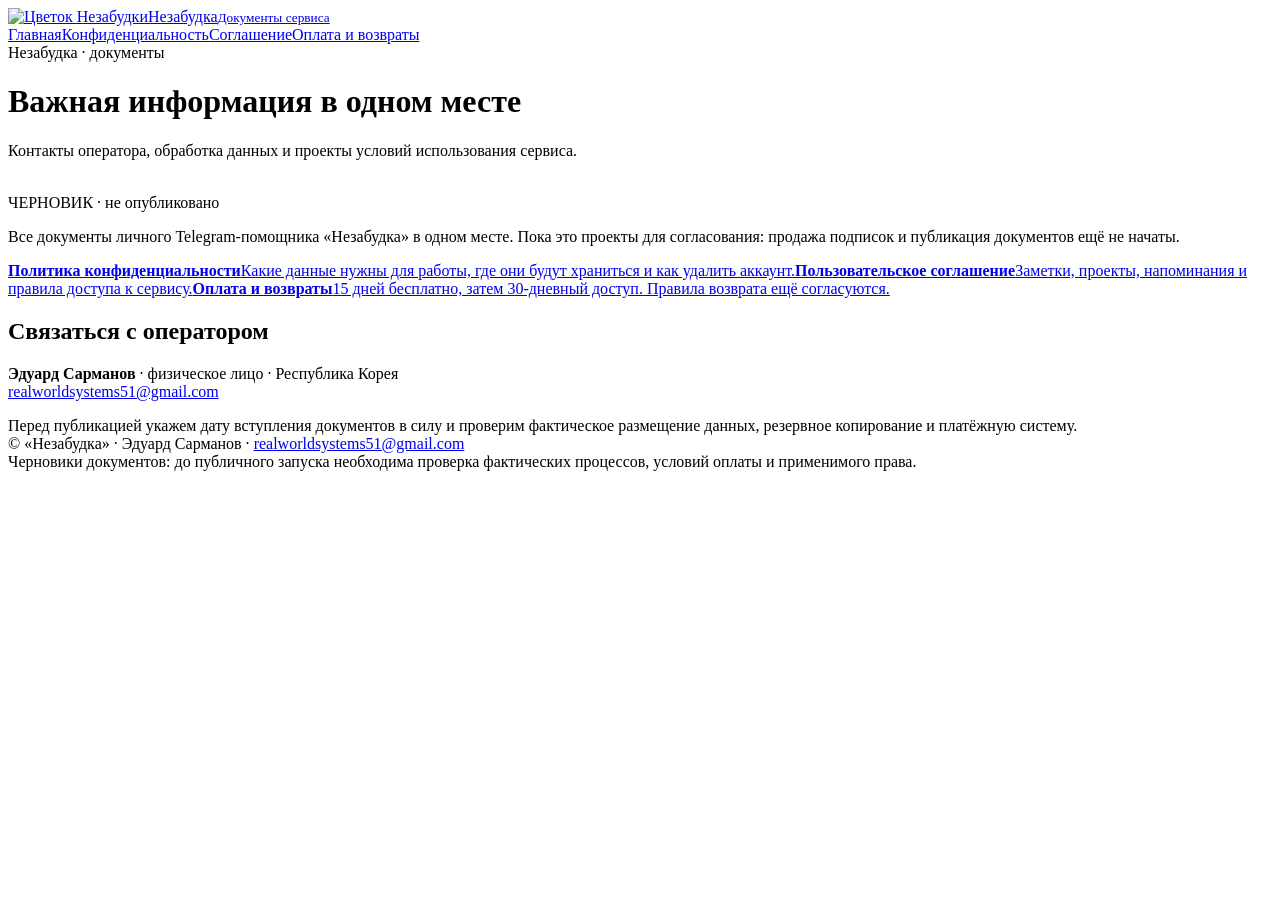
==== index.html @ a2204958 "docs: add site homepage draft" ====
<!doctype html>
<html lang="ru">
<head>
<meta charset="utf-8"><meta name="viewport" content="width=device-width,initial-scale=1">
<meta name="robots" content="noindex,nofollow"><meta name="description" content="Проекты документов сервиса Незабудка. До публикации требуется юридическое согласование.">
<title>Важная информация в одном месте — Незабудка (черновик)</title>
<link rel="stylesheet" href="style.css">
</head>
<body>
<header class="top"><div class="wrap"><a class="brand" href="index.html"><img src="assets/nezabudka-logo.png" alt="Цветок Незабудки" width="42" height="42"><span class="brandname">Незабудка<small>Документы сервиса</small></span></a><nav class="nav" aria-label="Разделы"><a href="index.html" class="active" aria-current="page">Главная</a><a href="privacy.html">Конфиденциальность</a><a href="terms.html">Соглашение</a><a href="payments.html">Оплата и возвраты</a></nav></div></header>
<div class="hero"><div class="wrap"><div class="eyebrow">Незабудка · документы</div><h1>Важная информация в одном месте</h1><p>Контакты оператора, обработка данных и проекты условий использования сервиса.</p><img class="hero-flower" src="assets/nezabudka-logo.png" alt="" aria-hidden="true"></div></div>
<main class="main wrap "><div class="badge">ЧЕРНОВИК · не опубликовано</div><section class="panel"><p class="intro">Все документы личного Telegram-помощника «Незабудка» в одном месте. Пока это проекты для согласования: продажа подписок и публикация документов ещё не начаты.</p><div class="grid"><a class="card" href="privacy.html"><strong>Политика конфиденциальности</strong><span>Какие данные нужны для работы, где они будут храниться и как удалить аккаунт.</span></a><a class="card" href="terms.html"><strong>Пользовательское соглашение</strong><span>Заметки, проекты, напоминания и правила доступа к сервису.</span></a><a class="card" href="payments.html"><strong>Оплата и возвраты</strong><span>15 дней бесплатно, затем 30-дневный доступ. Правила возврата ещё согласуются.</span></a></div><h2>Связаться с оператором</h2><p><strong>Эдуард Сарманов</strong> · физическое лицо · Республика Корея<br><a href="mailto:realworldsystems51@gmail.com">realworldsystems51@gmail.com</a></p><div class="note">Перед публикацией укажем дату вступления документов в силу и проверим фактическое размещение данных, резервное копирование и платёжную систему.</div></section></main>
<footer class="foot"><div class="wrap">© «Незабудка» · Эдуард Сарманов · <a href="mailto:realworldsystems51@gmail.com">realworldsystems51@gmail.com</a><br>Черновики документов: до публичного запуска необходима проверка фактических процессов, условий оплаты и применимого права.</div></footer>
</body></html>
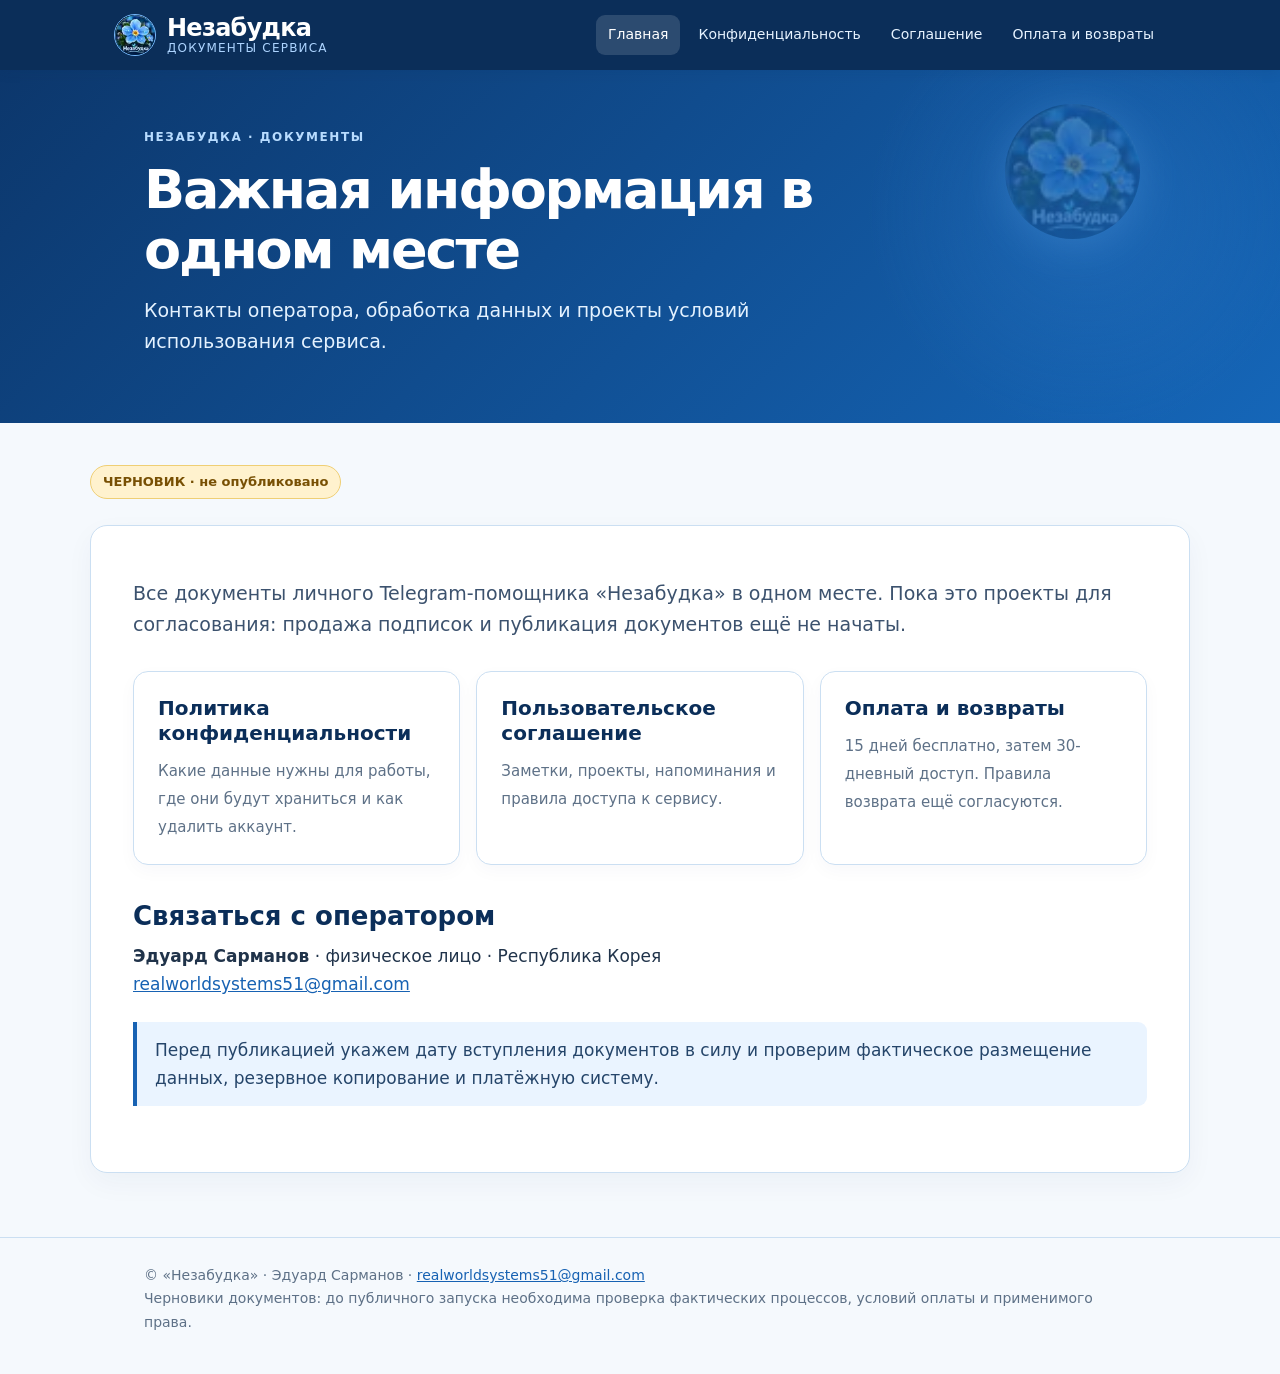
==== commit b5fa089e: "fix: use embedded Nezabudka flower logo" ====
--- a/index.html
+++ b/index.html
@@ -7,8 +7,8 @@
 <link rel="stylesheet" href="style.css">
 </head>
 <body>
-<header class="top"><div class="wrap"><a class="brand" href="index.html"><img src="assets/nezabudka-logo.png" alt="Цветок Незабудки" width="42" height="42"><span class="brandname">Незабудка<small>Документы сервиса</small></span></a><nav class="nav" aria-label="Разделы"><a href="index.html" class="active" aria-current="page">Главная</a><a href="privacy.html">Конфиденциальность</a><a href="terms.html">Соглашение</a><a href="payments.html">Оплата и возвраты</a></nav></div></header>
-<div class="hero"><div class="wrap"><div class="eyebrow">Незабудка · документы</div><h1>Важная информация в одном месте</h1><p>Контакты оператора, обработка данных и проекты условий использования сервиса.</p><img class="hero-flower" src="assets/nezabudka-logo.png" alt="" aria-hidden="true"></div></div>
+<header class="top"><div class="wrap"><a class="brand" href="index.html"><img src="assets/nezabudka-logo.svg" alt="Цветок Незабудки" width="42" height="42"><span class="brandname">Незабудка<small>Документы сервиса</small></span></a><nav class="nav" aria-label="Разделы"><a href="index.html" class="active" aria-current="page">Главная</a><a href="privacy.html">Конфиденциальность</a><a href="terms.html">Соглашение</a><a href="payments.html">Оплата и возвраты</a></nav></div></header>
+<div class="hero"><div class="wrap"><div class="eyebrow">Незабудка · документы</div><h1>Важная информация в одном месте</h1><p>Контакты оператора, обработка данных и проекты условий использования сервиса.</p><img class="hero-flower" src="assets/nezabudka-logo.svg" alt="" aria-hidden="true"></div></div>
 <main class="main wrap "><div class="badge">ЧЕРНОВИК · не опубликовано</div><section class="panel"><p class="intro">Все документы личного Telegram-помощника «Незабудка» в одном месте. Пока это проекты для согласования: продажа подписок и публикация документов ещё не начаты.</p><div class="grid"><a class="card" href="privacy.html"><strong>Политика конфиденциальности</strong><span>Какие данные нужны для работы, где они будут храниться и как удалить аккаунт.</span></a><a class="card" href="terms.html"><strong>Пользовательское соглашение</strong><span>Заметки, проекты, напоминания и правила доступа к сервису.</span></a><a class="card" href="payments.html"><strong>Оплата и возвраты</strong><span>15 дней бесплатно, затем 30-дневный доступ. Правила возврата ещё согласуются.</span></a></div><h2>Связаться с оператором</h2><p><strong>Эдуард Сарманов</strong> · физическое лицо · Республика Корея<br><a href="mailto:realworldsystems51@gmail.com">realworldsystems51@gmail.com</a></p><div class="note">Перед публикацией укажем дату вступления документов в силу и проверим фактическое размещение данных, резервное копирование и платёжную систему.</div></section></main>
 <footer class="foot"><div class="wrap">© «Незабудка» · Эдуард Сарманов · <a href="mailto:realworldsystems51@gmail.com">realworldsystems51@gmail.com</a><br>Черновики документов: до публичного запуска необходима проверка фактических процессов, условий оплаты и применимого права.</div></footer>
 </body></html>
--- a/style.css
+++ b/style.css
@@ -0,0 +1,8 @@
+
+:root{--navy:#0b2e59;--blue:#1762b3;--light:#eaf4ff;--ink:#20334a;--muted:#5e7187;--border:#cbdff2;--white:#fff}*{box-sizing:border-box}body{margin:0;background:#f5f9fd;color:var(--ink);font:17px/1.65 system-ui,-apple-system,Segoe UI,Arial,sans-serif}a{color:var(--blue)}.top{background:var(--navy);color:white;box-shadow:0 2px 12px #0b2e591c}.wrap{max-width:1040px;margin:auto;padding:0 24px}.top .wrap{display:flex;align-items:center;justify-content:space-between;gap:20px;flex-wrap:wrap;padding-top:14px;padding-bottom:14px}.brand{font-weight:750;font-size:24px;letter-spacing:-.03em;color:#fff;text-decoration:none}.brand small{display:block;font-weight:450;font-size:12px;letter-spacing:.1em;text-transform:uppercase;color:#add4ff}.nav{display:flex;gap:6px;flex-wrap:wrap}.nav a{padding:8px 12px;border-radius:9px;color:#e7f3ff;text-decoration:none;font-size:14px}.nav a:hover,.nav a.active{background:#ffffff23;color:white}.hero{background:linear-gradient(135deg,#0c376c,#1566b8);color:white;padding:58px 0 66px}.hero .eyebrow{font-size:12px;letter-spacing:.13em;text-transform:uppercase;color:#b8dcff;font-weight:700}.hero h1{font-size:clamp(32px,5vw,54px);line-height:1.12;letter-spacing:-.04em;margin:12px 0 14px}.hero p{color:#e4f2ff;max-width:710px;margin:0;font-size:19px}.main{padding:42px 0 64px}.badge{display:inline-block;background:#fff2ce;color:#785004;border:1px solid #efcf75;border-radius:30px;padding:5px 12px;font-size:13px;font-weight:700;margin-bottom:26px}.panel{background:white;border:1px solid var(--border);border-radius:17px;padding:clamp(22px,4vw,42px);box-shadow:0 10px 28px #0b2e590b}.intro{font-size:19px;color:#3c526e}.grid{display:grid;grid-template-columns:repeat(3,1fr);gap:16px;margin:30px 0}.card{display:block;background:white;border:1px solid var(--border);border-radius:15px;padding:24px;text-decoration:none;box-shadow:0 6px 18px #0b2e5908}.card:hover{border-color:#4993d4;transform:translateY(-2px)}.card strong{display:block;font-size:20px;color:var(--navy);line-height:1.25;margin-bottom:10px}.card span{color:var(--muted);font-size:15px}.page{display:none}.page.current{display:block}h2{font-size:26px;line-height:1.25;color:var(--navy);margin:35px 0 10px}h2:first-child{margin-top:0}p{margin:10px 0 17px}ul{padding-left:24px}.note{background:var(--light);border-left:4px solid var(--blue);padding:14px 18px;border-radius:0 9px 9px 0;margin:24px 0;color:#25456a}.pending{background:#fff8e5;border:1px solid #efdba7;padding:15px 18px;border-radius:10px;margin:20px 0;color:#694c14}.meta{display:grid;grid-template-columns:160px 1fr;gap:8px 20px;margin:25px 0}.meta dt{font-weight:700;color:var(--navy)}.meta dd{margin:0}.foot{border-top:1px solid var(--border);padding:26px 0 40px;color:var(--muted);font-size:14px}.foot a{color:var(--blue)}@media(max-width:760px){.grid{grid-template-columns:1fr}.meta{grid-template-columns:1fr;gap:2px}.meta dd{margin-bottom:12px}.hero{padding:42px 0 48px}.nav a{padding:7px 9px}}
+
+.top .wrap,.main.wrap{max-width:1100px}
+.brand{display:flex;align-items:center;gap:11px}.brand img{width:42px;height:42px;border-radius:50%;border:1px solid #78bbff;object-fit:cover}.brandname{display:block;line-height:1.1}
+body{min-height:100vh;display:flex;flex-direction:column}main{flex:1}.hero{background:radial-gradient(circle at 85% 40%, #307bc955 0 1px,transparent 220px),linear-gradient(135deg,#0c376c,#1566b8)}.hero .wrap{position:relative}.hero-flower{position:absolute;right:20px;top:-24px;width:135px;opacity:.21;filter:drop-shadow(0 6px 22px #79beff);border-radius:100%}
+.panel{max-width:100%}.legal h2{margin-top:31px;border-bottom:1px solid #e2eefd;padding-bottom:7px}.legal h2:first-child{margin-top:0}.legal ul{padding-left:23px}.legal li{margin:8px 0}.muted{color:var(--muted)}.eyebrow2{font-size:12px;letter-spacing:.12em;text-transform:uppercase;color:#aecfff;font-weight:700}.tagline{font-size:18px;max-width:700px}.actions{display:flex;gap:10px;flex-wrap:wrap;margin-top:22px}.button{padding:10px 17px;border-radius:9px;background:#1762b3;color:#fff;text-decoration:none;font-weight:700;display:inline-block}.button.secondary{background:#e8f2ff;color:#144c88}.status-card{border:1px solid #f1dca6;background:#fff9ea;border-radius:12px;padding:16px 20px;margin:22px 0}.status-card strong{color:#8c5e02}.doc-info{display:grid;grid-template-columns:150px 1fr;gap:8px 16px;border:1px solid var(--border);border-radius:12px;padding:18px;margin:18px 0}.doc-info b{color:var(--navy)}.read-next{margin-top:30px;padding:20px;background:#eaf4ff;border-radius:12px}.read-next a{font-weight:700}.legal-page .panel{max-width:860px;margin:0 auto}.foot{margin-top:auto}.hero h1{max-width:780px}.top{position:relative;z-index:1}
+@media(max-width:760px){.hero-flower{width:76px;opacity:.13;top:0}.brand img{width:36px;height:36px}.brand{font-size:21px}.top .wrap{align-items:flex-start}.nav{gap:2px}.nav a{font-size:13px}.doc-info{grid-template-columns:1fr;gap:3px}.doc-info span{margin-bottom:10px}.main{padding:22px 0 40px}.hero p{font-size:17px}}
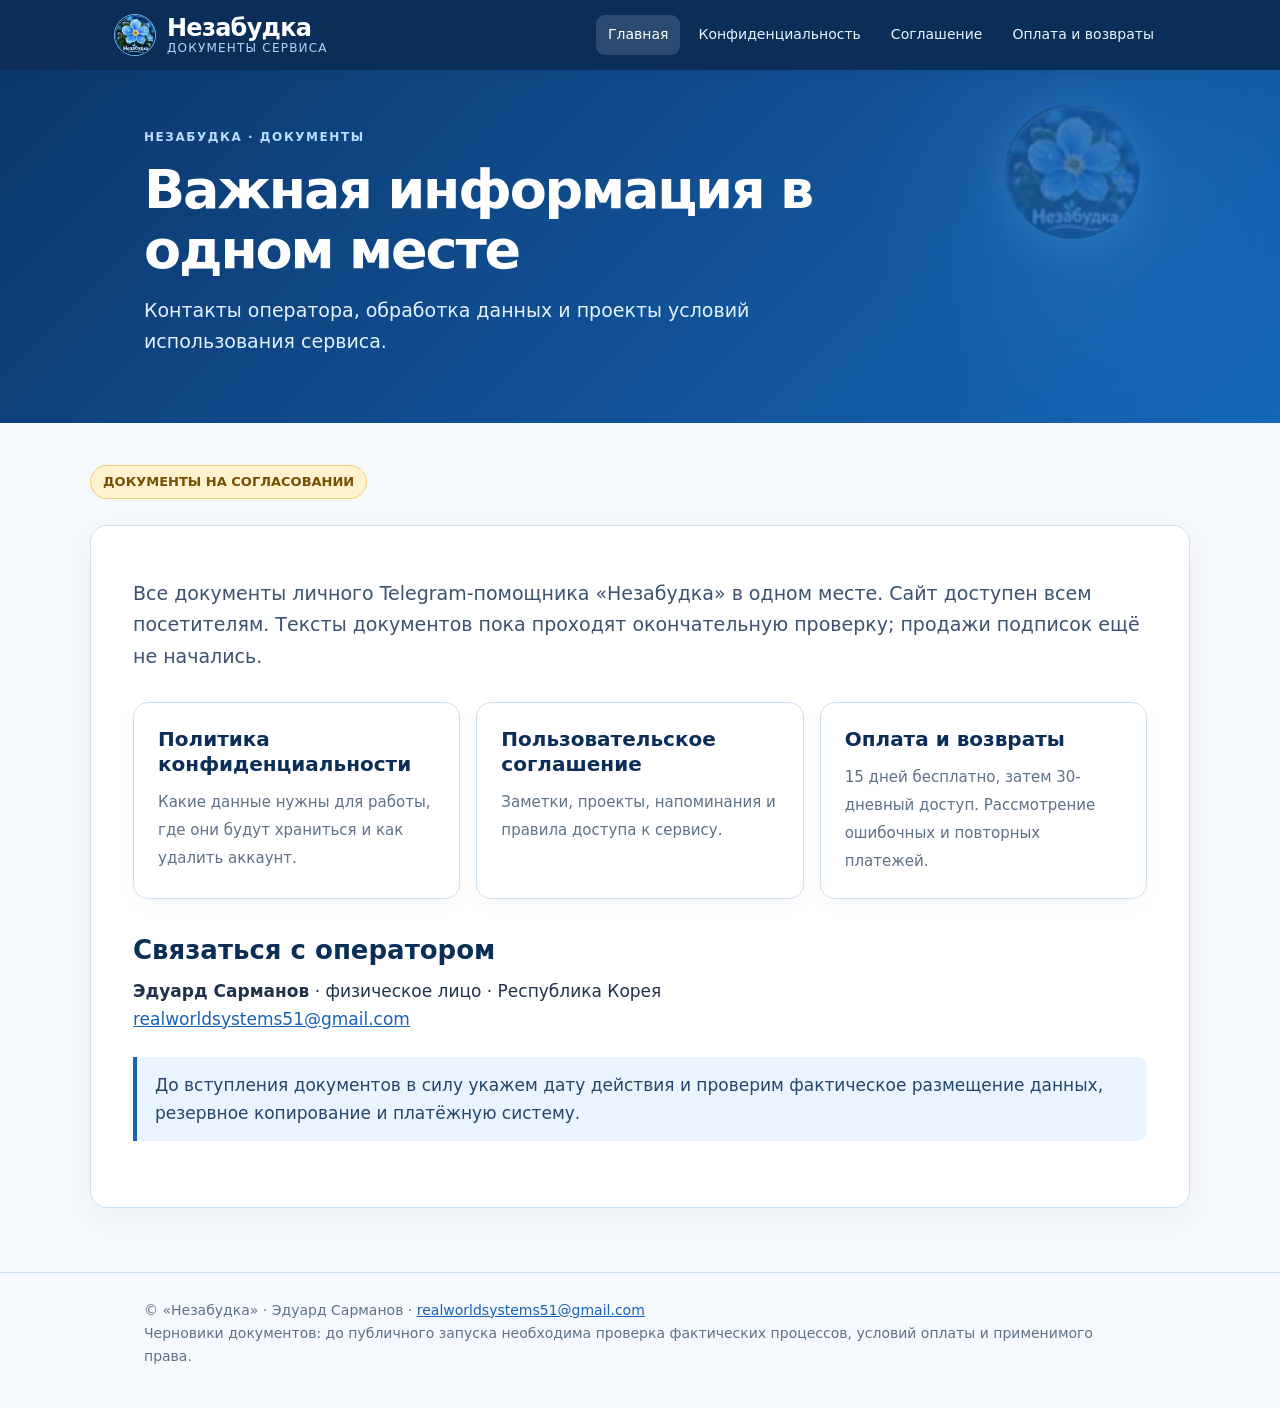
==== commit 8567d556: "docs: clarify public site is live, legal terms under review" ====
--- a/index.html
+++ b/index.html
@@ -9,6 +9,6 @@
 <body>
 <header class="top"><div class="wrap"><a class="brand" href="index.html"><img src="assets/nezabudka-logo.svg" alt="Цветок Незабудки" width="42" height="42"><span class="brandname">Незабудка<small>Документы сервиса</small></span></a><nav class="nav" aria-label="Разделы"><a href="index.html" class="active" aria-current="page">Главная</a><a href="privacy.html">Конфиденциальность</a><a href="terms.html">Соглашение</a><a href="payments.html">Оплата и возвраты</a></nav></div></header>
 <div class="hero"><div class="wrap"><div class="eyebrow">Незабудка · документы</div><h1>Важная информация в одном месте</h1><p>Контакты оператора, обработка данных и проекты условий использования сервиса.</p><img class="hero-flower" src="assets/nezabudka-logo.svg" alt="" aria-hidden="true"></div></div>
-<main class="main wrap "><div class="badge">ЧЕРНОВИК · не опубликовано</div><section class="panel"><p class="intro">Все документы личного Telegram-помощника «Незабудка» в одном месте. Пока это проекты для согласования: продажа подписок и публикация документов ещё не начаты.</p><div class="grid"><a class="card" href="privacy.html"><strong>Политика конфиденциальности</strong><span>Какие данные нужны для работы, где они будут храниться и как удалить аккаунт.</span></a><a class="card" href="terms.html"><strong>Пользовательское соглашение</strong><span>Заметки, проекты, напоминания и правила доступа к сервису.</span></a><a class="card" href="payments.html"><strong>Оплата и возвраты</strong><span>15 дней бесплатно, затем 30-дневный доступ. Правила возврата ещё согласуются.</span></a></div><h2>Связаться с оператором</h2><p><strong>Эдуард Сарманов</strong> · физическое лицо · Республика Корея<br><a href="mailto:realworldsystems51@gmail.com">realworldsystems51@gmail.com</a></p><div class="note">Перед публикацией укажем дату вступления документов в силу и проверим фактическое размещение данных, резервное копирование и платёжную систему.</div></section></main>
+<main class="main wrap "><div class="badge">ДОКУМЕНТЫ НА СОГЛАСОВАНИИ</div><section class="panel"><p class="intro">Все документы личного Telegram-помощника «Незабудка» в одном месте. Сайт доступен всем посетителям. Тексты документов пока проходят окончательную проверку; продажи подписок ещё не начались.</p><div class="grid"><a class="card" href="privacy.html"><strong>Политика конфиденциальности</strong><span>Какие данные нужны для работы, где они будут храниться и как удалить аккаунт.</span></a><a class="card" href="terms.html"><strong>Пользовательское соглашение</strong><span>Заметки, проекты, напоминания и правила доступа к сервису.</span></a><a class="card" href="payments.html"><strong>Оплата и возвраты</strong><span>15 дней бесплатно, затем 30-дневный доступ. Рассмотрение ошибочных и повторных платежей.</span></a></div><h2>Связаться с оператором</h2><p><strong>Эдуард Сарманов</strong> · физическое лицо · Республика Корея<br><a href="mailto:realworldsystems51@gmail.com">realworldsystems51@gmail.com</a></p><div class="note">До вступления документов в силу укажем дату действия и проверим фактическое размещение данных, резервное копирование и платёжную систему.</div></section></main>
 <footer class="foot"><div class="wrap">© «Незабудка» · Эдуард Сарманов · <a href="mailto:realworldsystems51@gmail.com">realworldsystems51@gmail.com</a><br>Черновики документов: до публичного запуска необходима проверка фактических процессов, условий оплаты и применимого права.</div></footer>
 </body></html>
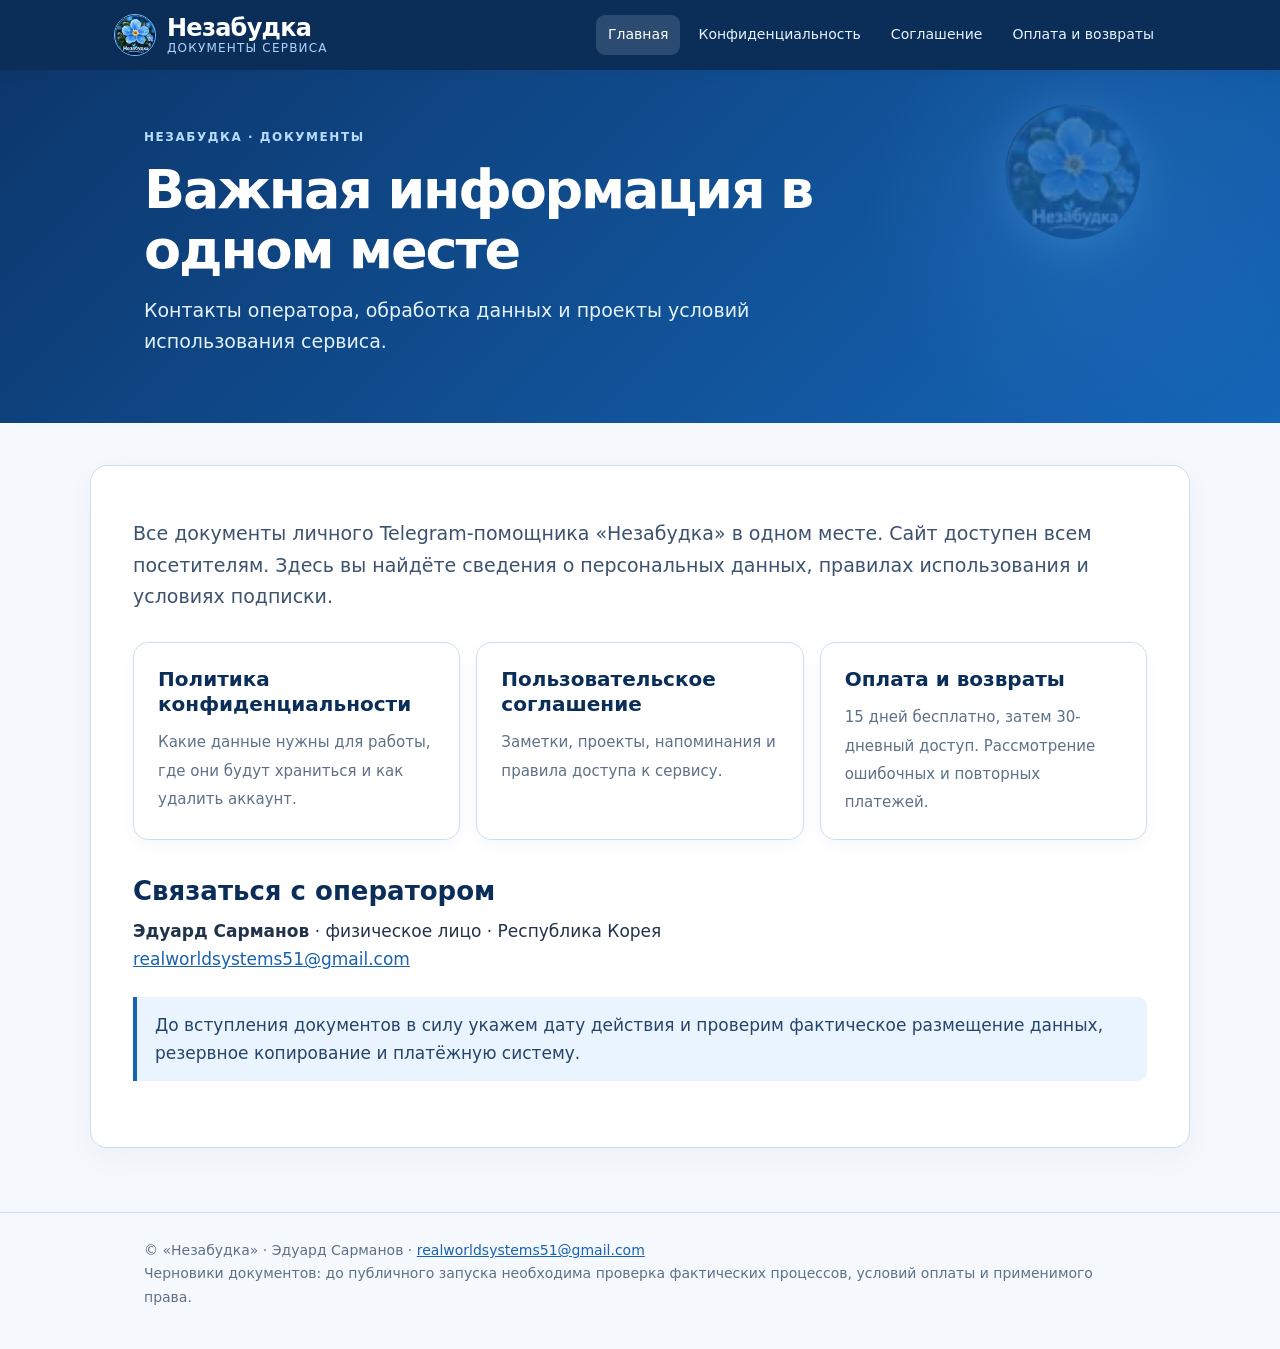
==== commit 01fc6be5: "style: remove draft badge from public homepage" ====
--- a/index.html
+++ b/index.html
@@ -9,6 +9,6 @@
 <body>
 <header class="top"><div class="wrap"><a class="brand" href="index.html"><img src="assets/nezabudka-logo.svg" alt="Цветок Незабудки" width="42" height="42"><span class="brandname">Незабудка<small>Документы сервиса</small></span></a><nav class="nav" aria-label="Разделы"><a href="index.html" class="active" aria-current="page">Главная</a><a href="privacy.html">Конфиденциальность</a><a href="terms.html">Соглашение</a><a href="payments.html">Оплата и возвраты</a></nav></div></header>
 <div class="hero"><div class="wrap"><div class="eyebrow">Незабудка · документы</div><h1>Важная информация в одном месте</h1><p>Контакты оператора, обработка данных и проекты условий использования сервиса.</p><img class="hero-flower" src="assets/nezabudka-logo.svg" alt="" aria-hidden="true"></div></div>
-<main class="main wrap "><div class="badge">ДОКУМЕНТЫ НА СОГЛАСОВАНИИ</div><section class="panel"><p class="intro">Все документы личного Telegram-помощника «Незабудка» в одном месте. Сайт доступен всем посетителям. Тексты документов пока проходят окончательную проверку; продажи подписок ещё не начались.</p><div class="grid"><a class="card" href="privacy.html"><strong>Политика конфиденциальности</strong><span>Какие данные нужны для работы, где они будут храниться и как удалить аккаунт.</span></a><a class="card" href="terms.html"><strong>Пользовательское соглашение</strong><span>Заметки, проекты, напоминания и правила доступа к сервису.</span></a><a class="card" href="payments.html"><strong>Оплата и возвраты</strong><span>15 дней бесплатно, затем 30-дневный доступ. Рассмотрение ошибочных и повторных платежей.</span></a></div><h2>Связаться с оператором</h2><p><strong>Эдуард Сарманов</strong> · физическое лицо · Республика Корея<br><a href="mailto:realworldsystems51@gmail.com">realworldsystems51@gmail.com</a></p><div class="note">До вступления документов в силу укажем дату действия и проверим фактическое размещение данных, резервное копирование и платёжную систему.</div></section></main>
+<main class="main wrap "><section class="panel"><p class="intro">Все документы личного Telegram-помощника «Незабудка» в одном месте. Сайт доступен всем посетителям. Здесь вы найдёте сведения о персональных данных, правилах использования и условиях подписки.</p><div class="grid"><a class="card" href="privacy.html"><strong>Политика конфиденциальности</strong><span>Какие данные нужны для работы, где они будут храниться и как удалить аккаунт.</span></a><a class="card" href="terms.html"><strong>Пользовательское соглашение</strong><span>Заметки, проекты, напоминания и правила доступа к сервису.</span></a><a class="card" href="payments.html"><strong>Оплата и возвраты</strong><span>15 дней бесплатно, затем 30-дневный доступ. Рассмотрение ошибочных и повторных платежей.</span></a></div><h2>Связаться с оператором</h2><p><strong>Эдуард Сарманов</strong> · физическое лицо · Республика Корея<br><a href="mailto:realworldsystems51@gmail.com">realworldsystems51@gmail.com</a></p><div class="note">До вступления документов в силу укажем дату действия и проверим фактическое размещение данных, резервное копирование и платёжную систему.</div></section></main>
 <footer class="foot"><div class="wrap">© «Незабудка» · Эдуард Сарманов · <a href="mailto:realworldsystems51@gmail.com">realworldsystems51@gmail.com</a><br>Черновики документов: до публичного запуска необходима проверка фактических процессов, условий оплаты и применимого права.</div></footer>
 </body></html>
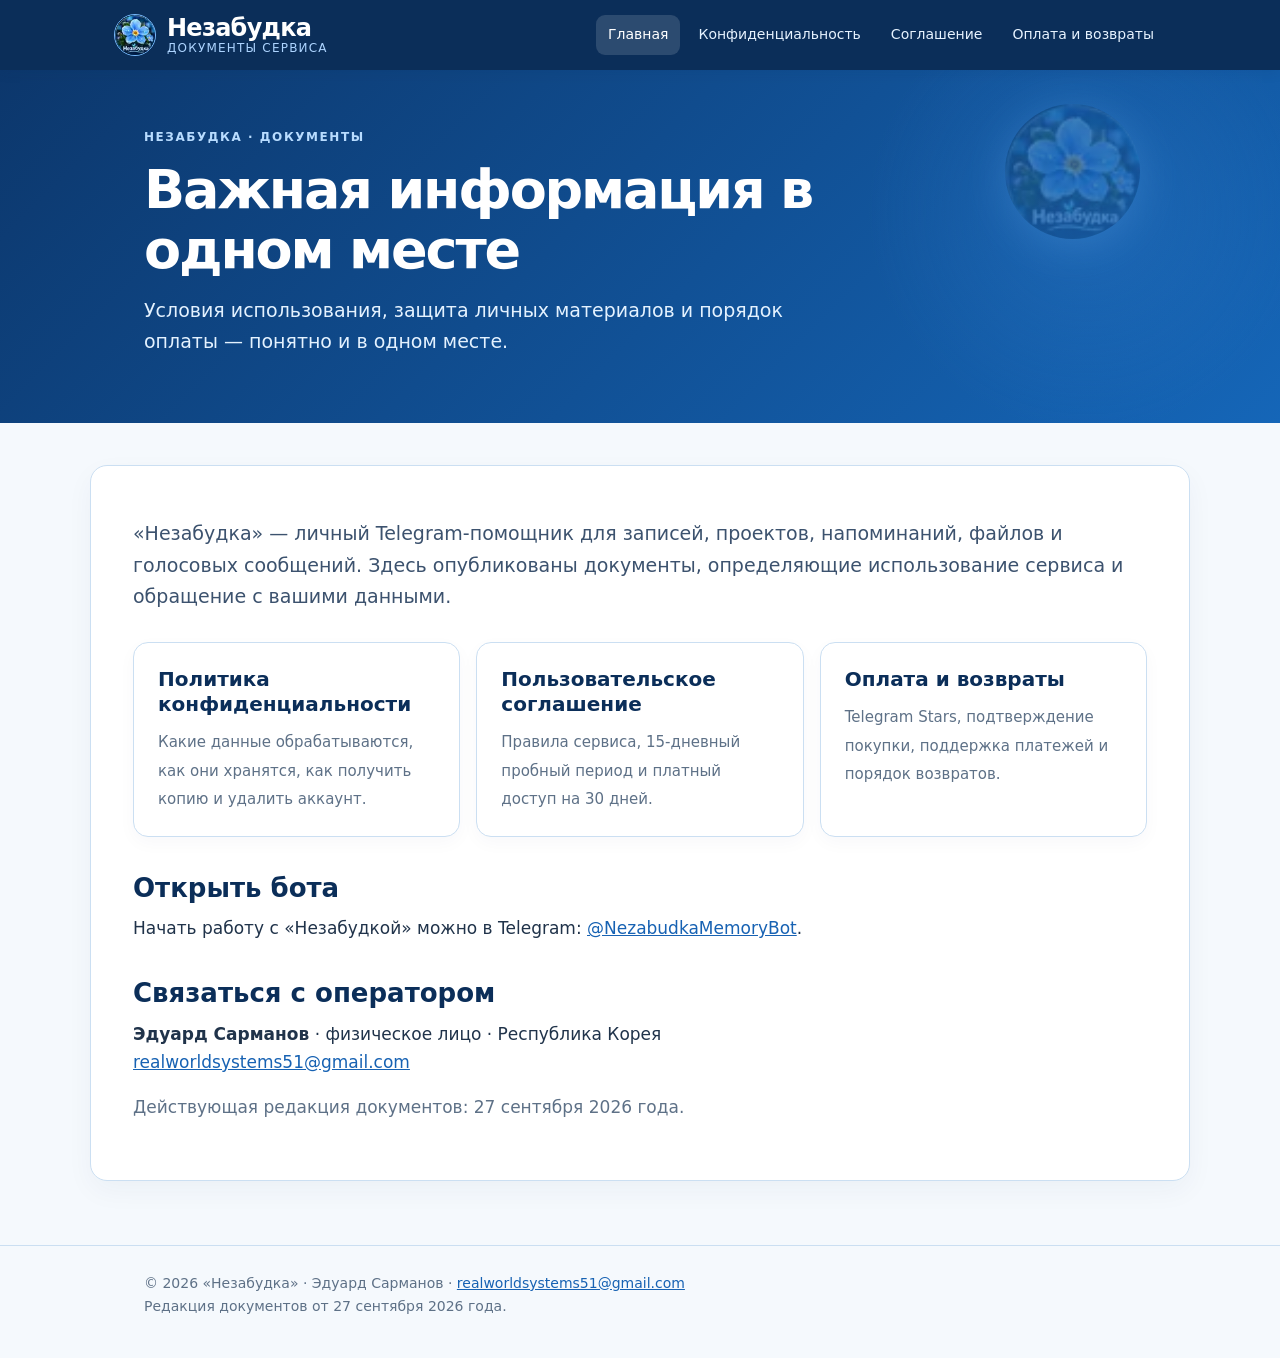
==== commit b1a95858: "docs: publish final public policies and remove draft notices" ====
--- a/index.html
+++ b/index.html
@@ -1,14 +1,28 @@
 <!doctype html>
 <html lang="ru">
 <head>
-<meta charset="utf-8"><meta name="viewport" content="width=device-width,initial-scale=1">
-<meta name="robots" content="noindex,nofollow"><meta name="description" content="Проекты документов сервиса Незабудка. До публикации требуется юридическое согласование.">
-<title>Важная информация в одном месте — Незабудка (черновик)</title>
+<meta charset="utf-8">
+<meta name="viewport" content="width=device-width,initial-scale=1">
+<meta name="robots" content="index,follow">
+<meta name="description" content="Официальные документы Telegram-бота «Незабудка»: конфиденциальность, пользовательское соглашение, оплата и возвраты.">
+<title>Важная информация в одном месте — Незабудка</title>
 <link rel="stylesheet" href="style.css">
 </head>
 <body>
 <header class="top"><div class="wrap"><a class="brand" href="index.html"><img src="assets/nezabudka-logo.svg" alt="Цветок Незабудки" width="42" height="42"><span class="brandname">Незабудка<small>Документы сервиса</small></span></a><nav class="nav" aria-label="Разделы"><a href="index.html" class="active" aria-current="page">Главная</a><a href="privacy.html">Конфиденциальность</a><a href="terms.html">Соглашение</a><a href="payments.html">Оплата и возвраты</a></nav></div></header>
-<div class="hero"><div class="wrap"><div class="eyebrow">Незабудка · документы</div><h1>Важная информация в одном месте</h1><p>Контакты оператора, обработка данных и проекты условий использования сервиса.</p><img class="hero-flower" src="assets/nezabudka-logo.svg" alt="" aria-hidden="true"></div></div>
-<main class="main wrap "><section class="panel"><p class="intro">Все документы личного Telegram-помощника «Незабудка» в одном месте. Сайт доступен всем посетителям. Здесь вы найдёте сведения о персональных данных, правилах использования и условиях подписки.</p><div class="grid"><a class="card" href="privacy.html"><strong>Политика конфиденциальности</strong><span>Какие данные нужны для работы, где они будут храниться и как удалить аккаунт.</span></a><a class="card" href="terms.html"><strong>Пользовательское соглашение</strong><span>Заметки, проекты, напоминания и правила доступа к сервису.</span></a><a class="card" href="payments.html"><strong>Оплата и возвраты</strong><span>15 дней бесплатно, затем 30-дневный доступ. Рассмотрение ошибочных и повторных платежей.</span></a></div><h2>Связаться с оператором</h2><p><strong>Эдуард Сарманов</strong> · физическое лицо · Республика Корея<br><a href="mailto:realworldsystems51@gmail.com">realworldsystems51@gmail.com</a></p><div class="note">До вступления документов в силу укажем дату действия и проверим фактическое размещение данных, резервное копирование и платёжную систему.</div></section></main>
-<footer class="foot"><div class="wrap">© «Незабудка» · Эдуард Сарманов · <a href="mailto:realworldsystems51@gmail.com">realworldsystems51@gmail.com</a><br>Черновики документов: до публичного запуска необходима проверка фактических процессов, условий оплаты и применимого права.</div></footer>
-</body></html>+<div class="hero"><div class="wrap"><div class="eyebrow">Незабудка · документы</div><h1>Важная информация в одном месте</h1><p>Условия использования, защита личных материалов и порядок оплаты — понятно и в одном месте.</p><img class="hero-flower" src="assets/nezabudka-logo.svg" alt="" aria-hidden="true"></div></div>
+<main class="main wrap"><section class="panel">
+<p class="intro">«Незабудка» — личный Telegram-помощник для записей, проектов, напоминаний, файлов и голосовых сообщений. Здесь опубликованы документы, определяющие использование сервиса и обращение с вашими данными.</p>
+<div class="grid">
+<a class="card" href="privacy.html"><strong>Политика конфиденциальности</strong><span>Какие данные обрабатываются, как они хранятся, как получить копию и удалить аккаунт.</span></a>
+<a class="card" href="terms.html"><strong>Пользовательское соглашение</strong><span>Правила сервиса, 15-дневный пробный период и платный доступ на 30 дней.</span></a>
+<a class="card" href="payments.html"><strong>Оплата и возвраты</strong><span>Telegram Stars, подтверждение покупки, поддержка платежей и порядок возвратов.</span></a>
+</div>
+<h2>Открыть бота</h2><p>Начать работу с «Незабудкой» можно в Telegram: <a href="https://t.me/NezabudkaMemoryBot" target="_blank" rel="noopener noreferrer">@NezabudkaMemoryBot</a>.</p>
+<h2>Связаться с оператором</h2>
+<p><strong>Эдуард Сарманов</strong> · физическое лицо · Республика Корея<br><a href="mailto:realworldsystems51@gmail.com">realworldsystems51@gmail.com</a></p>
+<p class="muted">Действующая редакция документов: 27 сентября 2026 года.</p>
+</section></main>
+<footer class="foot"><div class="wrap">© 2026 «Незабудка» · Эдуард Сарманов · <a href="mailto:realworldsystems51@gmail.com">realworldsystems51@gmail.com</a><br>Редакция документов от 27 сентября 2026 года.</div></footer>
+</body>
+</html>
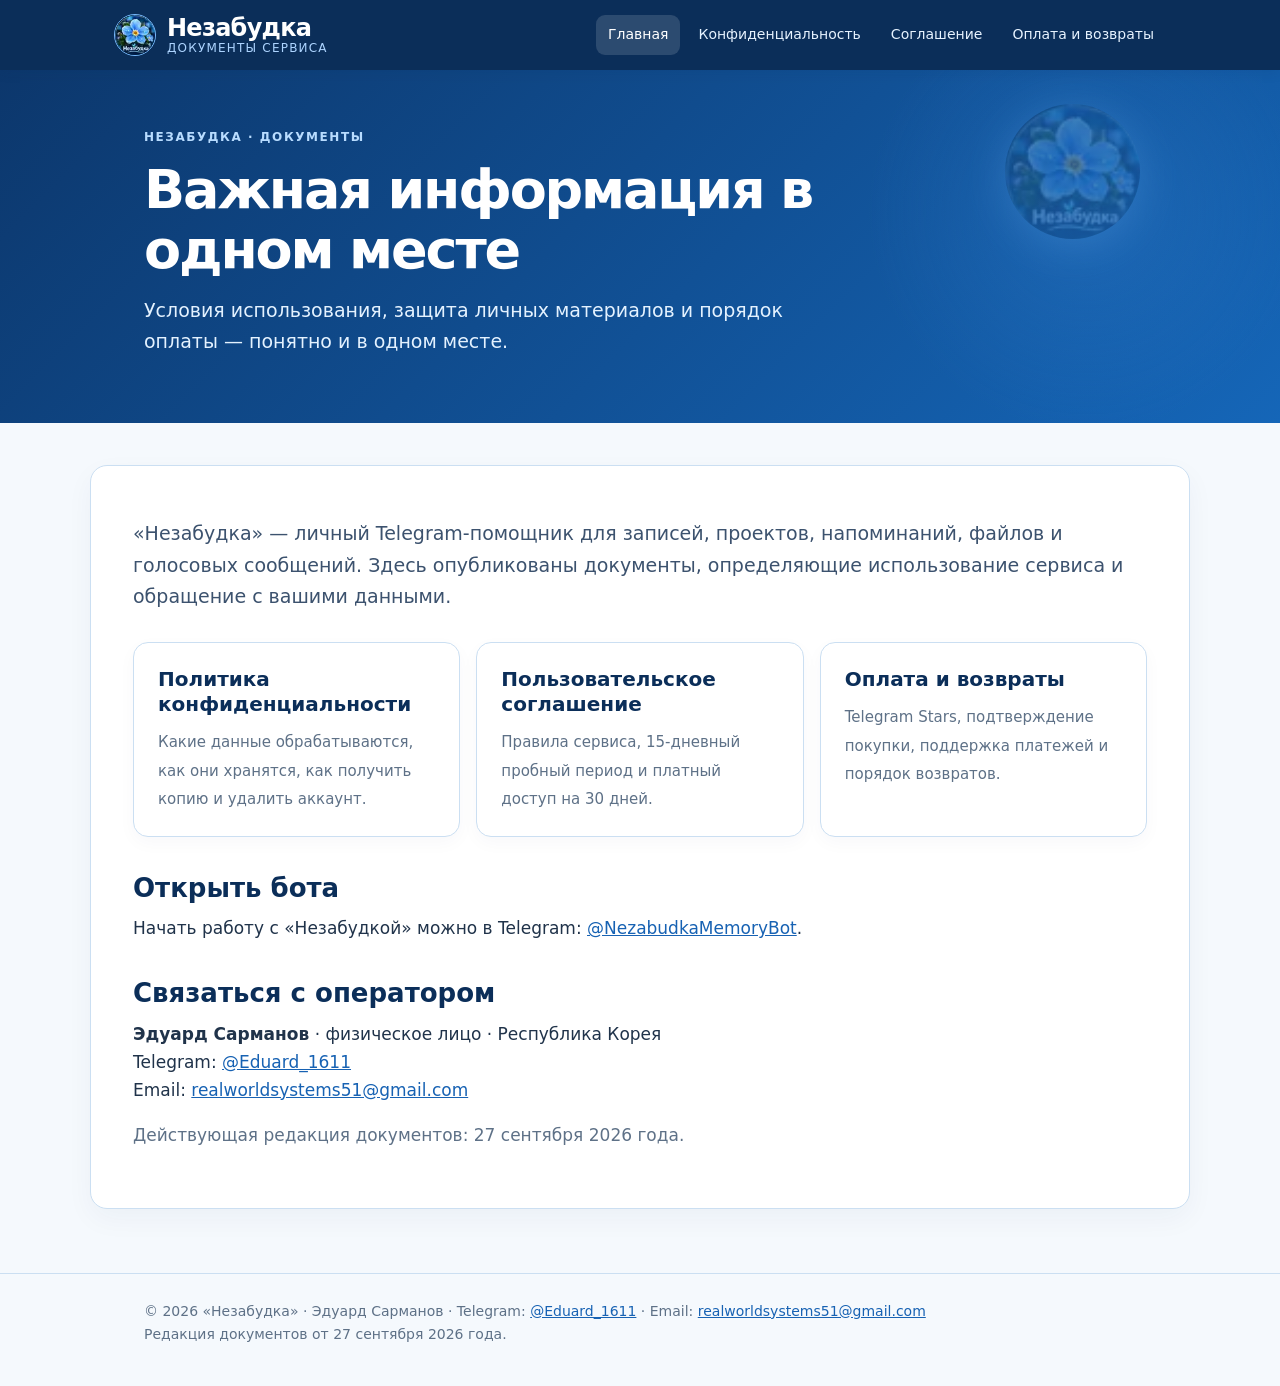
==== commit 414ac537: "docs: add Telegram support contact to index.html" ====
--- a/index.html
+++ b/index.html
@@ -20,9 +20,9 @@
 </div>
 <h2>Открыть бота</h2><p>Начать работу с «Незабудкой» можно в Telegram: <a href="https://t.me/NezabudkaMemoryBot" target="_blank" rel="noopener noreferrer">@NezabudkaMemoryBot</a>.</p>
 <h2>Связаться с оператором</h2>
-<p><strong>Эдуард Сарманов</strong> · физическое лицо · Республика Корея<br><a href="mailto:realworldsystems51@gmail.com">realworldsystems51@gmail.com</a></p>
+<p><strong>Эдуард Сарманов</strong> · физическое лицо · Республика Корея<br>Telegram: <a href="https://t.me/Eduard_1611" target="_blank" rel="noopener noreferrer">@Eduard_1611</a><br>Email: <a href="mailto:realworldsystems51@gmail.com">realworldsystems51@gmail.com</a></p>
 <p class="muted">Действующая редакция документов: 27 сентября 2026 года.</p>
 </section></main>
-<footer class="foot"><div class="wrap">© 2026 «Незабудка» · Эдуард Сарманов · <a href="mailto:realworldsystems51@gmail.com">realworldsystems51@gmail.com</a><br>Редакция документов от 27 сентября 2026 года.</div></footer>
+<footer class="foot"><div class="wrap">© 2026 «Незабудка» · Эдуард Сарманов · Telegram: <a href="https://t.me/Eduard_1611" target="_blank" rel="noopener noreferrer">@Eduard_1611</a> · Email: <a href="mailto:realworldsystems51@gmail.com">realworldsystems51@gmail.com</a><br>Редакция документов от 27 сентября 2026 года.</div></footer>
 </body>
 </html>
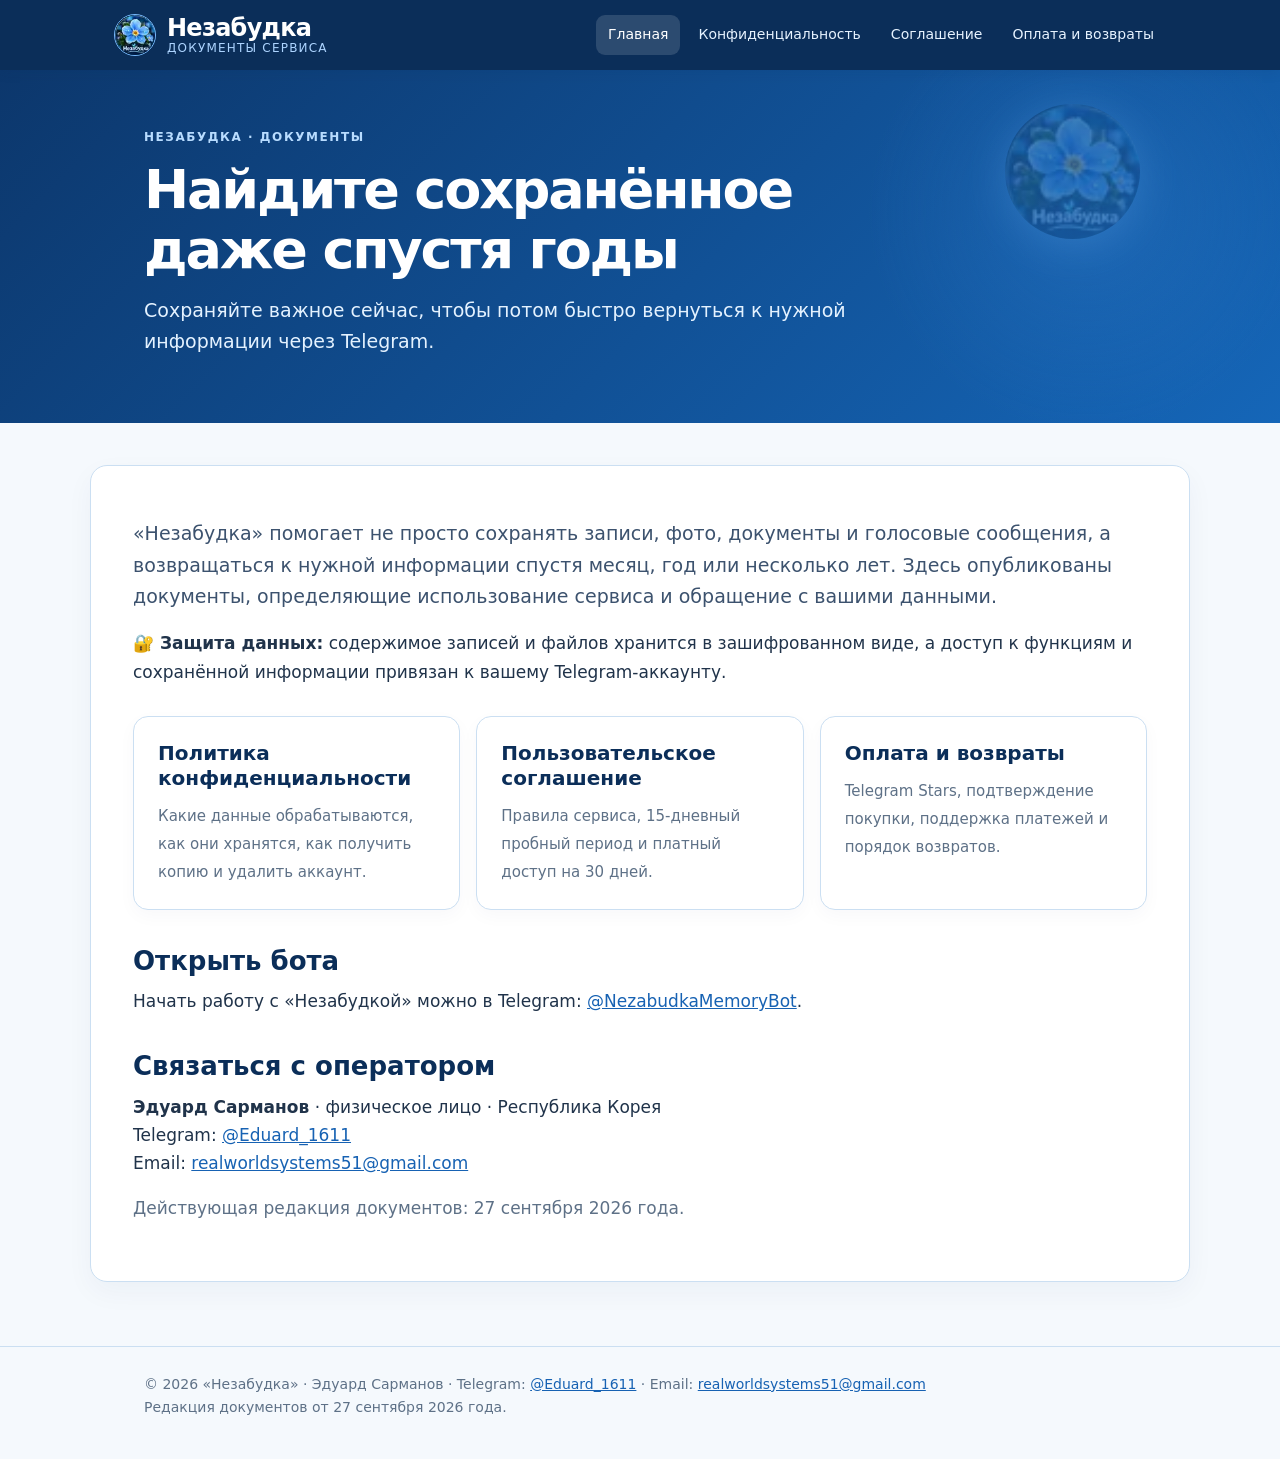
==== commit 0907b661: "docs: highlight retrieval value and encrypted storage" ====
--- a/index.html
+++ b/index.html
@@ -5,14 +5,15 @@
 <meta name="viewport" content="width=device-width,initial-scale=1">
 <meta name="robots" content="index,follow">
 <meta name="description" content="Официальные документы Telegram-бота «Незабудка»: конфиденциальность, пользовательское соглашение, оплата и возвраты.">
-<title>Важная информация в одном месте — Незабудка</title>
+<title>Найдите сохранённое даже спустя годы — Незабудка</title>
 <link rel="stylesheet" href="style.css">
 </head>
 <body>
 <header class="top"><div class="wrap"><a class="brand" href="index.html"><img src="assets/nezabudka-logo.svg" alt="Цветок Незабудки" width="42" height="42"><span class="brandname">Незабудка<small>Документы сервиса</small></span></a><nav class="nav" aria-label="Разделы"><a href="index.html" class="active" aria-current="page">Главная</a><a href="privacy.html">Конфиденциальность</a><a href="terms.html">Соглашение</a><a href="payments.html">Оплата и возвраты</a></nav></div></header>
-<div class="hero"><div class="wrap"><div class="eyebrow">Незабудка · документы</div><h1>Важная информация в одном месте</h1><p>Условия использования, защита личных материалов и порядок оплаты — понятно и в одном месте.</p><img class="hero-flower" src="assets/nezabudka-logo.svg" alt="" aria-hidden="true"></div></div>
+<div class="hero"><div class="wrap"><div class="eyebrow">Незабудка · документы</div><h1>Найдите сохранённое даже спустя годы</h1><p>Сохраняйте важное сейчас, чтобы потом быстро вернуться к нужной информации через Telegram.</p><img class="hero-flower" src="assets/nezabudka-logo.svg" alt="" aria-hidden="true"></div></div>
 <main class="main wrap"><section class="panel">
-<p class="intro">«Незабудка» — личный Telegram-помощник для записей, проектов, напоминаний, файлов и голосовых сообщений. Здесь опубликованы документы, определяющие использование сервиса и обращение с вашими данными.</p>
+<p class="intro">«Незабудка» помогает не просто сохранять записи, фото, документы и голосовые сообщения, а возвращаться к нужной информации спустя месяц, год или несколько лет. Здесь опубликованы документы, определяющие использование сервиса и обращение с вашими данными.</p>
+<p><strong>🔐 Защита данных:</strong> содержимое записей и файлов хранится в зашифрованном виде, а доступ к функциям и сохранённой информации привязан к вашему Telegram-аккаунту.</p>
 <div class="grid">
 <a class="card" href="privacy.html"><strong>Политика конфиденциальности</strong><span>Какие данные обрабатываются, как они хранятся, как получить копию и удалить аккаунт.</span></a>
 <a class="card" href="terms.html"><strong>Пользовательское соглашение</strong><span>Правила сервиса, 15-дневный пробный период и платный доступ на 30 дней.</span></a>
